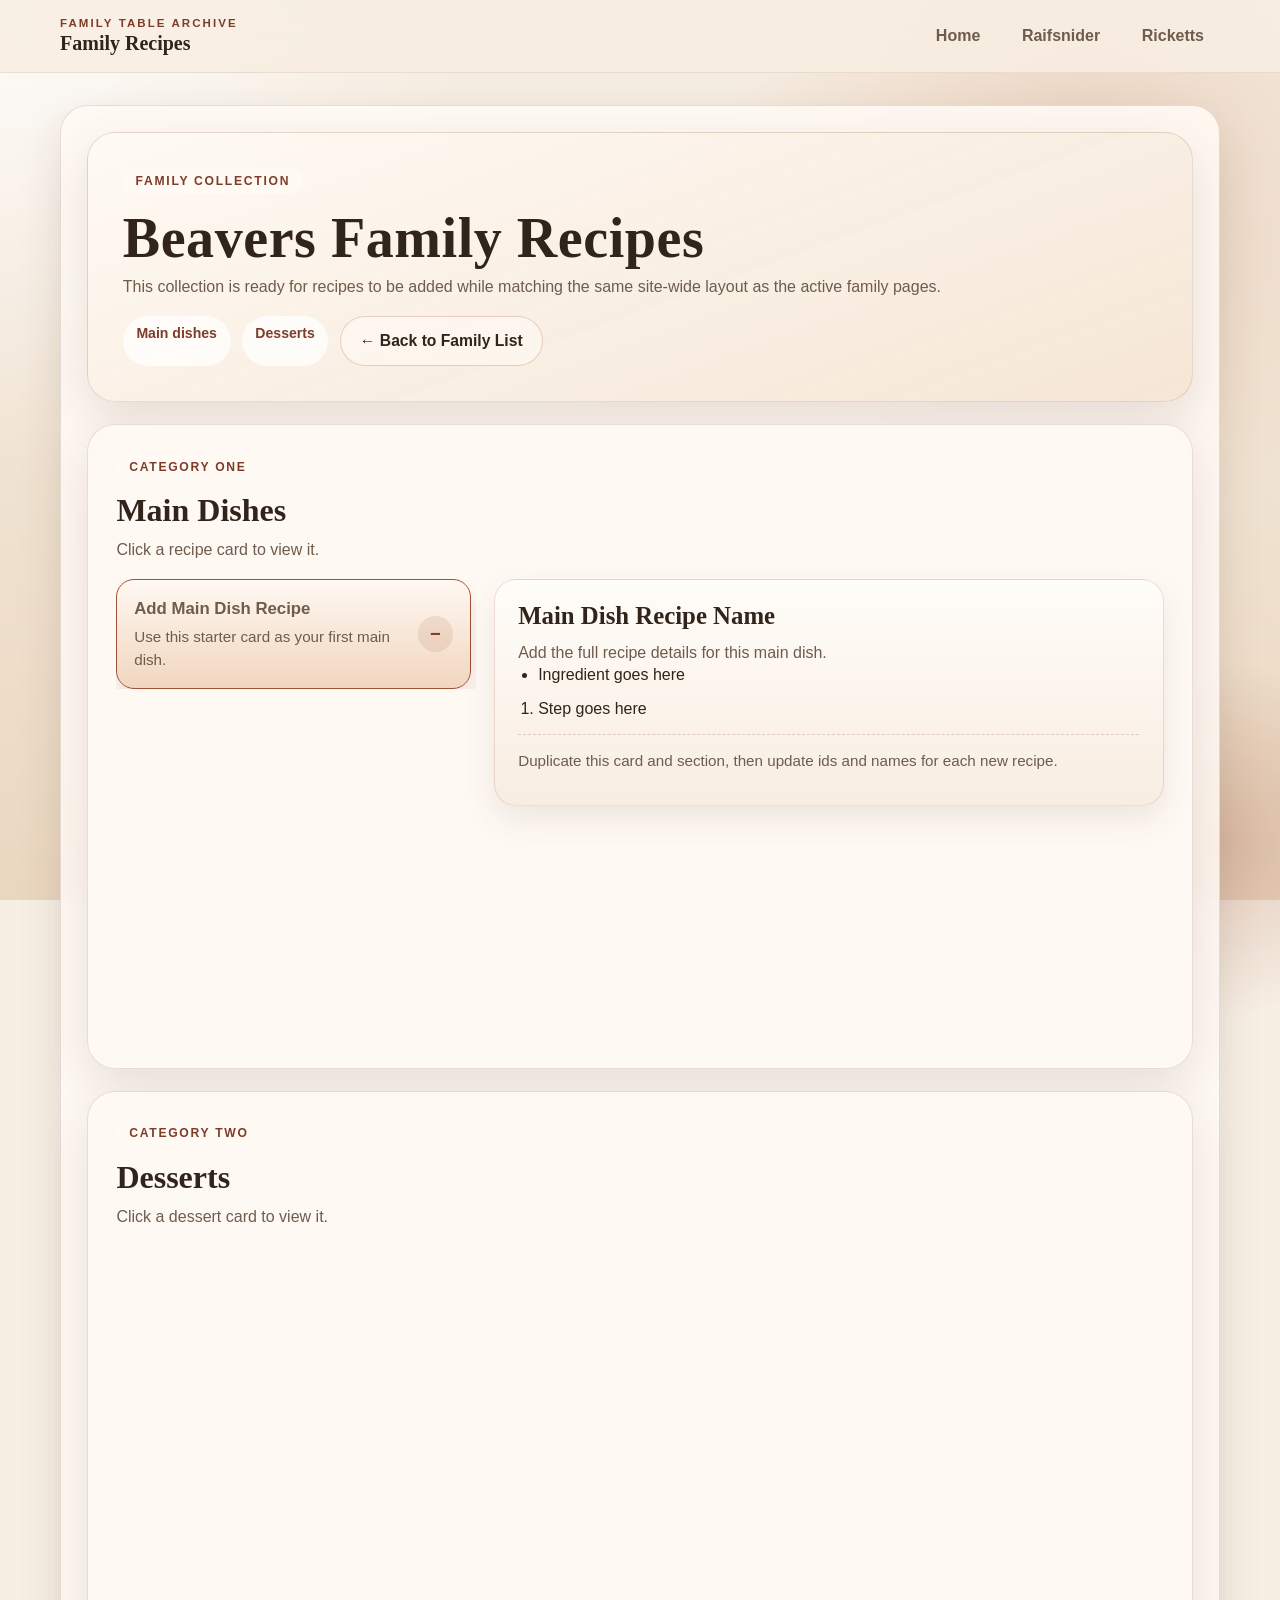
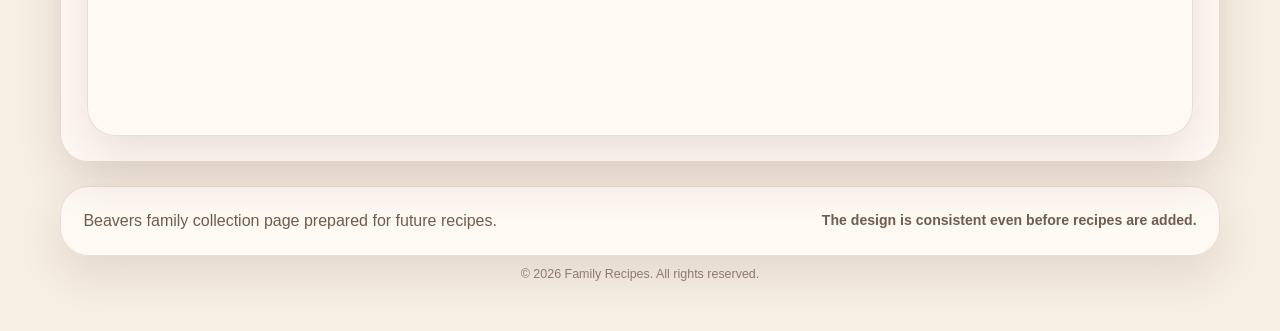
==== beavers.html @ 3fd9b50f "Mobile recipe page fix; Push 8" ====
<!DOCTYPE html>
<html lang="en">
<head>
    <link rel="stylesheet" href="styles.css?v=20260505c">
    <meta charset="UTF-8">
    <meta name="viewport" content="width=device-width, initial-scale=1.0, viewport-fit=cover">
    <meta name="theme-color" content="#e9dfd1">
    <meta name="apple-mobile-web-app-capable" content="yes">
    <meta name="apple-mobile-web-app-status-bar-style" content="default">
    <title>Beavers Family Recipes</title>
</head>
<body class="family-page">
    <div class="viewport-bg" aria-hidden="true"></div>
    <div class="page-glow" aria-hidden="true"></div>
    <header class="site-header">
        <div class="site-header__inner">
            <a class="site-brand" href="index.html">
                <span class="site-brand__eyebrow">Family Table Archive</span>
                <span class="site-brand__title">Family Recipes</span>
            </a>
            <nav class="site-nav" aria-label="Primary">
                <a class="site-nav__link" href="index.html">Home</a>
                <a class="site-nav__link" href="raifsnider.html">Raifsnider</a>
                <a class="site-nav__link" href="ricketts.html">Ricketts</a>
            </nav>
        </div>
    </header>

    <div class="site-shell">
        <main class="main-surface recipe-page" data-recipe-page>
            <section class="page-intro">
                <div class="page-intro__meta">
                    <div>
                        <span class="hero__eyebrow">Family collection</span>
                        <h1>Beavers Family Recipes</h1>
                        <p>This collection is ready for recipes to be added while matching the same site-wide layout as the active family pages.</p>
                    </div>
                    <div class="page-intro__chips">
                        <span class="page-chip">Main dishes</span>
                        <span class="page-chip">Desserts</span>
                        <a class="family-button family-button--secondary" href="index.html">&larr; Back to Family List</a>
                    </div>
                </div>
            </section>

            <section class="category-section">
                <div class="category-section__header">
                    <div>
                        <span class="category-section__label">Category one</span>
                        <h2>Main Dishes</h2>
                        <p>Click a recipe card to view it.</p>
                    </div>
                </div>
                <div class="recipe-workspace">
                    <div class="recipe-list">
                        <button class="recipe-link" type="button" data-recipe-target="beavers-main-template" aria-expanded="true">
                            <span><strong>Add Main Dish Recipe</strong><span>Use this starter card as your first main dish.</span></span>
                        </button>
                        <!-- Add more main dish recipe cards here. -->
                    </div>

                    <div class="recipe-panel-stack">
                        <section class="recipe-detail-section" id="beavers-main-template">
                            <h3>Main Dish Recipe Name</h3>
                            <p>Add the full recipe details for this main dish.</p>
                            <ul>
                                <li>Ingredient goes here</li>
                            </ul>
                            <ol>
                                <li>Step goes here</li>
                            </ol>
                            <p class="recipe-template-note">Duplicate this card and section, then update ids and names for each new recipe.</p>
                        </section>
                    </div>
                </div>
            </section>

            <section class="category-section">
                <div class="category-section__header">
                    <div>
                        <span class="category-section__label">Category two</span>
                        <h2>Desserts</h2>
                        <p>Click a dessert card to view it.</p>
                    </div>
                </div>
                <div class="recipe-workspace">
                    <div class="recipe-list">
                        <!-- <button class="recipe-link" type="button" data-recipe-target="beavers-dessert-template" aria-expanded="false">
                            <span><strong>Add Dessert Recipe</strong><span>Use this starter card as your first dessert.</span></span>
                        </button> -->
                    </div>

                    <div class="recipe-panel-stack">
                        <!-- <section class="recipe-detail-section" id="beavers-dessert-template" hidden>
                            <h3>Dessert Recipe Name</h3>
                            <p>Add the full recipe details for this dessert.</p>
                            <ul>
                                <li>Ingredient goes here</li>
                            </ul>
                            <ol>
                                <li>Step goes here</li>
                            </ol>
                            <p class="recipe-template-note">Duplicate this card and section, then update ids and names for each new recipe.</p>
                        </section> -->
                    </div>
                </div>
            </section>
        </main>

        <footer class="site-footer">
            <div class="footer-grid">
                <p>Beavers family collection page prepared for future recipes.</p>
                <p class="footer-note">The design is consistent even before recipes are added.</p>
            </div>
        </footer>
        <p class="site-legal">&copy; 2026 Family Recipes. All rights reserved.</p>
    </div>
    <script src="script.js?v=20260422a"></script>
</body>
</html>
---- styles.css ----
:root {
    --bg-top: #f7efe4;
    --bg-bottom: #ead7c0;
    --surface: rgba(255, 250, 244, 0.9);
    --surface-strong: #fffaf4;
    --surface-muted: #f4e4d2;
    --text-main: #31241a;
    --text-muted: #6f5c4d;
    --accent: #9f5137;
    --accent-strong: #7f3c28;
    --accent-soft: #f1d6bf;
    --line: rgba(108, 71, 47, 0.16);
    --shadow-soft: 0 18px 45px rgba(72, 40, 24, 0.12);
    --shadow-strong: 0 24px 60px rgba(72, 40, 24, 0.18);
    --radius-lg: 28px;
    --radius-md: 18px;
    --radius-sm: 12px;
    --content-width: min(1160px, calc(100% - 2rem));
}

* {
    box-sizing: border-box;
}

html {
    scroll-behavior: smooth;
    background-color: var(--bg-top);
}

body {
    margin: 0;
    min-height: 100vh;
    min-height: 100dvh;
    padding-bottom: env(safe-area-inset-bottom);
    font-family: "Trebuchet MS", "Segoe UI", sans-serif;
    color: var(--text-main);
    background-color: var(--bg-top);
    position: relative;
    overflow-x: hidden;
}

.viewport-bg {
    position: fixed;
    inset: 0;
    z-index: 0;
    pointer-events: none;
    background:
        radial-gradient(circle at top left, rgba(255, 255, 255, 0.76) 0, rgba(255, 255, 255, 0) 30%),
        radial-gradient(circle at 85% 18%, rgba(197, 127, 88, 0.22) 0, rgba(197, 127, 88, 0) 28%),
        linear-gradient(180deg, var(--bg-top), var(--bg-bottom));
}

.site-header,
.site-shell,
.recipe-modal {
    position: relative;
    z-index: 1;
}

a {
    color: inherit;
}

img {
    max-width: 100%;
}

.page-glow {
    position: fixed;
    inset: auto -120px -120px auto;
    width: 360px;
    height: 360px;
    border-radius: 50%;
    background: radial-gradient(circle at center, rgba(159, 81, 55, 0.24), transparent 70%);
    pointer-events: none;
    z-index: 0;
}

.site-header {
    position: sticky;
    top: 0;
    z-index: 10;
    backdrop-filter: blur(18px);
    background: rgba(248, 238, 226, 0.86);
    border-bottom: 1px solid rgba(108, 71, 47, 0.1);
    padding-top: env(safe-area-inset-top);
}

.site-header__inner,
.site-footer__inner,
.hero,
.main-surface {
    width: var(--content-width);
    margin: 0 auto;
}

.site-header__inner {
    display: flex;
    align-items: center;
    justify-content: space-between;
    gap: 1rem;
    padding: 1rem 0;
}

.site-brand {
    text-decoration: none;
}

.site-brand__eyebrow {
    display: block;
    margin-bottom: 0.2rem;
    color: var(--accent-strong);
    font-size: 0.72rem;
    font-weight: 700;
    letter-spacing: 0.18em;
    text-transform: uppercase;
}

.site-brand__title {
    display: block;
    font-family: "Palatino Linotype", "Book Antiqua", Georgia, serif;
    font-size: 1.25rem;
    font-weight: 700;
}

.site-nav {
    display: flex;
    align-items: center;
    gap: 0.6rem;
    flex-wrap: wrap;
}

.site-nav__link {
    padding: 0.7rem 1rem;
    border-radius: 999px;
    color: var(--text-muted);
    text-decoration: none;
    font-weight: 600;
    transition: background-color 180ms ease, color 180ms ease, transform 180ms ease;
}

.site-nav__link:hover,
.site-nav__link:focus-visible,
.site-nav__link.is-current {
    background: rgba(159, 81, 55, 0.12);
    color: var(--accent-strong);
}

.site-nav__link:hover {
    transform: translateY(-1px);
}

.site-shell {
    position: relative;
    z-index: 1;
    padding: 2rem 0 3rem;
}

.hero {
    display: grid;
    grid-template-columns: minmax(0, 1.5fr) minmax(280px, 0.9fr);
    gap: 1.5rem;
    align-items: stretch;
    padding: 1.75rem 0 1.5rem;
}

.hero__panel,
.hero__aside,
.main-surface,
.section-card,
.category-section,
.recipe-detail-section,
.family-card,
.story-card,
.site-footer,
.page-intro {
    background: var(--surface);
    border: 1px solid var(--line);
    box-shadow: var(--shadow-soft);
}

.hero__panel,
.hero__aside,
.main-surface,
.section-card,
.category-section,
.family-card,
.story-card,
.site-footer,
.page-intro {
    border-radius: var(--radius-lg);
}

.hero__panel {
    padding: clamp(1.8rem, 3vw, 3rem);
    background:
        linear-gradient(135deg, rgba(255, 255, 255, 0.6), rgba(255, 250, 244, 0.14)),
        linear-gradient(145deg, rgba(241, 214, 191, 0.92), rgba(255, 250, 244, 0.96));
}

.hero__eyebrow,
.section-label,
.category-section__label {
    display: inline-flex;
    align-items: center;
    gap: 0.45rem;
    padding: 0.38rem 0.8rem;
    border-radius: 999px;
    background: rgba(255, 250, 244, 0.66);
    color: var(--accent-strong);
    font-size: 0.76rem;
    font-weight: 700;
    letter-spacing: 0.14em;
    text-transform: uppercase;
}

.hero__panel h1,
.page-intro h1,
h2,
h3 {
    font-family: "Palatino Linotype", "Book Antiqua", Georgia, serif;
}

.hero__panel h1,
.page-intro h1 {
    margin: 1rem 0 0.85rem;
    font-size: clamp(2.4rem, 5vw, 4.3rem);
    line-height: 1.04;
    letter-spacing: 0.01em;
}

.hero__lede,
.page-intro p,
.section-copy,
.family-card p,
.story-card p,
.recipe-page section p,
.site-footer p,
.hero-stat-list span {
    color: var(--text-muted);
    line-height: 1.7;
}

.hero__actions {
    display: flex;
    gap: 0.85rem;
    flex-wrap: wrap;
    margin-top: 1.6rem;
}

.hero__aside {
    padding: 1.5rem;
    background: linear-gradient(180deg, rgba(255, 251, 246, 0.95), rgba(244, 228, 210, 0.98));
}

.kitchen-wisdom-card {
    text-align: center;
}

.wisdom-inner {
    display: flex;
    flex-direction: column;
    align-items: center;
    gap: 1.1rem;
    padding: 0.5rem 1rem;
}

.wisdom-display {
    max-width: 62ch;
    transition: opacity 400ms ease;
}

.wisdom-display.is-fading {
    opacity: 0;
}

.wisdom-text {
    font-family: "Palatino Linotype", "Book Antiqua", Georgia, serif;
    font-size: clamp(1.2rem, 2.5vw, 1.65rem);
    line-height: 1.6;
    margin: 0 0 0.9rem;
    color: var(--text-main);
}

.wisdom-meta {
    display: flex;
    align-items: center;
    justify-content: center;
    gap: 0.6rem;
    flex-wrap: wrap;
}

.wisdom-badge {
    display: inline-block;
    font-size: 0.72rem;
    font-weight: 700;
    letter-spacing: 0.12em;
    text-transform: uppercase;
    color: var(--accent-strong);
    background: rgba(159, 81, 55, 0.1);
    padding: 0.18rem 0.55rem;
    border-radius: 999px;
}

.wisdom-attribution {
    font-size: 0.88rem;
    color: var(--text-muted);
    font-style: italic;
}

.featured-header {
    margin-bottom: 0.9rem;
}

.featured-recipe-list {
    display: grid;
    gap: 0.75rem;
    margin: 0;
    padding: 0;
    list-style: none;
    transition: opacity 300ms ease;
}

.featured-recipe-list.is-fading {
    opacity: 0;
}

.featured-recipe-link {
    display: block;
    padding: 0.9rem 1rem;
    border: 1px solid rgba(108, 71, 47, 0.18);
    border-radius: var(--radius-md);
    background: rgba(255, 255, 255, 0.55);
    text-decoration: none;
    transition: background 180ms ease, border-color 180ms ease, transform 160ms ease, box-shadow 180ms ease;
}

.featured-recipe-link:hover,
.featured-recipe-link:focus-visible {
    background: rgba(255, 250, 244, 0.92);
    border-color: var(--accent);
    transform: translateY(-2px);
    box-shadow: 0 10px 22px rgba(114, 43, 33, 0.1);
}

.featured-recipe-name {
    display: block;
    font-family: "Palatino Linotype", "Book Antiqua", Georgia, serif;
    font-size: 1.1rem;
    font-weight: 700;
    margin-bottom: 0.22rem;
}

.featured-recipe-desc {
    display: block;
    font-size: 0.88rem;
    color: var(--text-muted);
    line-height: 1.5;
    margin-bottom: 0.45rem;
}

.featured-recipe-family {
    display: inline-block;
    font-size: 0.72rem;
    font-weight: 700;
    letter-spacing: 0.12em;
    text-transform: uppercase;
    color: var(--accent-strong);
    background: rgba(159, 81, 55, 0.1);
    padding: 0.18rem 0.55rem;
    border-radius: 999px;
}

.main-surface {
    padding: clamp(1.3rem, 2vw, 1.7rem);
    backdrop-filter: blur(6px);
}

.home-stack,
.recipe-page {
    display: grid;
    gap: 1.35rem;
}

.section-card,
.category-section {
    padding: clamp(1.25rem, 2.6vw, 1.8rem);
}

.section-heading,
.page-intro__meta,
.category-section__header,
.footer-grid {
    display: flex;
    align-items: flex-start;
    justify-content: space-between;
    gap: 1rem;
    flex-wrap: wrap;
}

.section-heading h2,
.category-section__header h2,
.category-section__header h3 {
    margin: 0.75rem 0 0.45rem;
    font-size: clamp(1.45rem, 2.5vw, 2rem);
}

.button-grid,
.family-grid,
.story-grid {
    display: grid;
    gap: 1rem;
}

.family-grid {
    grid-template-columns: repeat(2, minmax(0, 1fr));
}

.story-grid {
    grid-template-columns: repeat(3, minmax(0, 1fr));
}

.family-card,
.story-card {
    padding: 1.35rem;
}

.family-card__title-row {
    display: flex;
    align-items: baseline;
    justify-content: space-between;
    gap: 0.6rem;
    margin-bottom: 0.65rem;
}

.family-card h3,
.story-card h3 {
    margin: 0;
    font-size: 1.35rem;
}

.family-card__tag {
    color: var(--accent-strong);
    font-size: 0.82rem;
    font-weight: 700;
    letter-spacing: 0.08em;
    text-transform: uppercase;
}

.family-card__footer {
    margin-top: 1.1rem;
}

.button-grid {
    grid-template-columns: repeat(2, minmax(0, 1fr));
}

.family-button {
    display: inline-flex;
    align-items: center;
    justify-content: center;
    gap: 0.5rem;
    border: 1px solid rgba(159, 81, 55, 0.25);
    border-radius: 999px;
    background: linear-gradient(180deg, #fffefc 0%, #f6e5d2 100%);
    color: var(--text-main);
    font-size: 0.98rem;
    font-weight: 700;
    padding: 0.95rem 1.2rem;
    text-decoration: none;
    cursor: pointer;
    transition: transform 160ms ease, box-shadow 220ms ease, border-color 220ms ease, background 220ms ease;
}

.family-button:hover,
.family-button:focus-visible {
    transform: translateY(-2px);
    border-color: var(--accent);
    box-shadow: 0 12px 28px rgba(114, 43, 33, 0.16);
    background: linear-gradient(180deg, #fff8f2 0%, var(--accent-soft) 100%);
}

.family-button:focus-visible,
.recipe-link:focus-visible,
.site-nav__link:focus-visible {
    outline: 3px solid rgba(127, 60, 40, 0.28);
    outline-offset: 2px;
}

.family-button--secondary {
    background: rgba(255, 250, 244, 0.7);
}

.page-intro {
    display: grid;
    gap: 1.25rem;
    padding: clamp(1.5rem, 3vw, 2.2rem);
    background: linear-gradient(160deg, rgba(255, 250, 244, 0.96), rgba(244, 228, 210, 0.9));
}

.page-intro h1 {
    margin-top: 0.9rem;
    margin-bottom: 0.35rem;
    font-size: clamp(2rem, 4.5vw, 3.5rem);
}

.page-intro__meta {
    align-items: center;
}

.page-intro__chips {
    display: flex;
    flex-wrap: wrap;
    gap: 0.7rem;
}

.category-toggle {
    min-width: 140px;
}

.category-toggle[aria-pressed="true"] {
    transform: translateY(-2px);
    border-color: var(--accent);
    box-shadow: 0 12px 28px rgba(114, 43, 33, 0.16);
    background: linear-gradient(180deg, #fff8f2 0%, var(--accent-soft) 100%);
}

.page-chip {
    padding: 0.55rem 0.85rem;
    border-radius: 999px;
    background: rgba(255, 255, 255, 0.72);
    color: var(--accent-strong);
    font-size: 0.88rem;
    font-weight: 700;
}

.recipe-page section {
    text-align: left;
}

.recipe-page section p {
    margin: 0;
}

.category-section__header {
    margin-bottom: 1rem;
}

.category-section__header p {
    max-width: 58ch;
}

.recipe-workspace {
    display: grid;
    grid-template-columns: minmax(280px, 360px) minmax(0, 1fr);
    gap: 1.1rem;
    align-items: start;
}

.recipe-list {
    display: grid;
    gap: 0.85rem;
}

.recipe-page .recipe-list {
    max-height: min(68vh, 760px);
    overflow: auto;
    padding-right: 0.35rem;
    scroll-behavior: smooth;
    scrollbar-width: thin;
    scrollbar-color: rgba(127, 60, 40, 0.42) rgba(255, 250, 244, 0.4);
}

.recipe-page .recipe-list::-webkit-scrollbar {
    width: 10px;
}

.recipe-page .recipe-list::-webkit-scrollbar-thumb {
    border-radius: 999px;
    background: rgba(127, 60, 40, 0.38);
}

.recipe-panel-stack {
    display: block;
    min-height: 460px;
    position: sticky;
    top: 5.8rem;
}

.recipe-link {
    appearance: none;
    display: grid;
    grid-template-columns: minmax(0, 1fr) auto;
    align-items: center;
    gap: 1rem;
    width: 100%;
    border: 1px solid rgba(159, 81, 55, 0.2);
    border-radius: var(--radius-md);
    background: linear-gradient(180deg, rgba(255, 255, 255, 0.94) 0%, rgba(246, 229, 210, 0.86) 100%);
    box-shadow: 0 10px 22px rgba(114, 43, 33, 0.08);
    padding: 1rem 1.05rem;
    text-align: left;
    color: var(--text-main);
    font: inherit;
    cursor: pointer;
    transition: transform 160ms ease, box-shadow 220ms ease, border-color 220ms ease, background 220ms ease;
}

.recipe-link:hover {
    transform: translateY(-2px);
    border-color: var(--accent);
    box-shadow: 0 14px 28px rgba(114, 43, 33, 0.12);
    background: linear-gradient(180deg, #fff8f2 0%, var(--accent-soft) 100%);
}

.recipe-link strong {
    display: block;
    margin-bottom: 0.3rem;
    font-size: 1.05rem;
}

.recipe-link span {
    display: block;
    color: var(--text-muted);
    font-size: 0.95rem;
    line-height: 1.5;
}

.recipe-link::after {
    content: "+";
    display: inline-flex;
    align-items: center;
    justify-content: center;
    width: 2.2rem;
    height: 2.2rem;
    border-radius: 999px;
    background: rgba(159, 81, 55, 0.12);
    color: var(--accent-strong);
    font-size: 1.15rem;
    font-weight: 700;
}

.recipe-link[aria-expanded="true"] {
    border-color: var(--accent);
    background: linear-gradient(180deg, #fff8f2 0%, var(--accent-soft) 100%);
    box-shadow: 0 14px 28px rgba(114, 43, 33, 0.12);
}

.recipe-link[aria-expanded="true"]::after {
    content: "−";
}

.recipe-detail-section {
    margin-top: 0;
    padding: 1.35rem 1.45rem;
    border: 1px solid rgba(159, 81, 55, 0.18);
    border-radius: 22px;
    background: linear-gradient(180deg, #fffdf9 0%, #f8ede1 100%);
    box-shadow: 0 14px 32px rgba(72, 40, 24, 0.09);
}

.recipe-detail-section[hidden] {
    display: none;
}

.recipe-detail-section h3 {
    margin: 0 0 0.55rem;
    font-size: 1.55rem;
}

.recipe-source {
    margin-bottom: 0.5rem;
    font-size: 0.92rem;
    color: var(--accent-strong);
    font-weight: 700;
}

.recipe-detail-section ul,
.recipe-detail-section ol {
    margin: 0 0 1rem;
    padding-left: 1.25rem;
}

.recipe-detail-section li + li {
    margin-top: 0.38rem;
}

.recipe-template-note {
    margin: 0;
    padding-top: 0.8rem;
    padding-bottom: 0.6rem;
    border-top: 1px dashed rgba(114, 43, 33, 0.2);
    color: var(--text-muted);
    font-size: 0.95rem;
}
.recipe-template-note2 {
    margin: 0;
    padding-top: 0.8rem;
    border-top: 1px dashed rgba(114, 43, 33, 0.2);
    color: var(--text-muted);
    font-size: 0.80rem;
}

.site-footer {
    width: var(--content-width);
    margin: 1.5rem auto 0;
    padding: 1.25rem 1.4rem;
}

.site-legal {
    width: var(--content-width);
    margin: 0.65rem auto 0;
    text-align: center;
    color: rgba(84, 64, 50, 0.64);
    font-size: 0.78rem;
    line-height: 1.4;
}

.footer-grid {
    align-items: center;
}

.footer-grid p {
    margin: 0;
}

.footer-note {
    color: var(--accent-strong);
    font-size: 0.88rem;
    font-weight: 700;
}

body.modal-open {
    overflow: hidden;
}

.recipe-modal {
    position: fixed;
    inset: 0;
    z-index: 1000;
    display: grid;
    place-items: end center;
    padding: 0;
}

.recipe-modal[hidden] {
    display: none;
}

.recipe-modal__backdrop {
    position: absolute;
    inset: 0;
    background: rgba(43, 32, 24, 0.56);
}

.recipe-modal__dialog {
    position: relative;
    width: min(760px, 100%);
    max-height: 90vh;
    overflow: auto;
    border-radius: 24px 24px 0 0;
    border: 1px solid rgba(114, 43, 33, 0.18);
    background: linear-gradient(180deg, #fffdf9 0%, #f9efe6 100%);
    box-shadow: 0 18px 42px rgba(43, 32, 24, 0.22);
    padding: 0.9rem 0.95rem 1.1rem;
}

.recipe-modal__close {
    appearance: none;
    position: sticky;
    top: 0;
    z-index: 1;
    margin-left: auto;
    display: grid;
    place-items: center;
    width: 2rem;
    height: 2rem;
    border: none;
    border-radius: 999px;
    background: rgba(143, 59, 46, 0.12);
    color: var(--accent-strong);
    font-size: 1.3rem;
    cursor: pointer;
}

@media (max-width: 980px) {
    .hero,
    .recipe-workspace,
    .story-grid {
        grid-template-columns: 1fr;
    }

    .family-grid {
        grid-template-columns: 1fr;
    }

    .recipe-panel-stack {
        position: static;
        min-height: 0;
    }

    .recipe-page .recipe-list {
        max-height: none;
        overflow: visible;
        padding-right: 0;
    }
}

@media (max-width: 860px) {
    .site-header__inner,
    .section-heading,
    .page-intro__meta,
    .category-section__header,
    .footer-grid {
        align-items: stretch;
    }

    .site-header__inner {
        flex-direction: column;
        padding: 0.9rem 0;
    }

    .hero__panel h1,
    .page-intro h1 {
        font-size: clamp(2rem, 8vw, 3rem);
    }

    .button-grid {
        grid-template-columns: 1fr;
    }

    .recipe-workspace {
        grid-template-columns: 1fr;
    }

    .recipe-panel-stack {
        display: none;
    }

    .recipe-detail-section {
        margin-top: 0.75rem;
    }

    .recipe-modal__dialog {
        width: 100%;
        max-height: 82dvh;
        border-radius: 20px 20px 0 0;
        overflow-y: auto;
        -webkit-overflow-scrolling: touch;
        padding: 1rem 1rem calc(1rem + env(safe-area-inset-bottom));
    }

    .recipe-modal__close {
        position: sticky;
        top: 0;
        float: right;
        clear: right;
        width: 2.4rem;
        height: 2.4rem;
        font-size: 1.5rem;
        border: 1px solid rgba(114, 43, 33, 0.22);
        background: rgba(255, 248, 239, 0.96);
        box-shadow: 0 2px 8px rgba(43, 32, 24, 0.14);
    }

    .recipe-modal__content {
        clear: both;
    }
}

@media (max-width: 600px) {
    :root {
        --content-width: min(100% - 1rem, 100%);
    }

    .site-shell {
        padding-top: 1rem;
    }

    .hero {
        padding-top: 0.8rem;
    }

    .hero__panel,
    .hero__aside,
    .main-surface,
    .section-card,
    .category-section,
    .site-footer,
    .page-intro {
        border-radius: 22px;
    }

    .recipe-link {
        grid-template-columns: 1fr;
        gap: 0.6rem;
        padding: 0.9rem 0.95rem;
    }

    .recipe-link::after {
        display: none;
    }

    .site-nav {
        width: 100%;
        justify-content: space-between;
    }

    .site-nav__link {
        flex: 1 1 auto;
        text-align: center;
    }
}
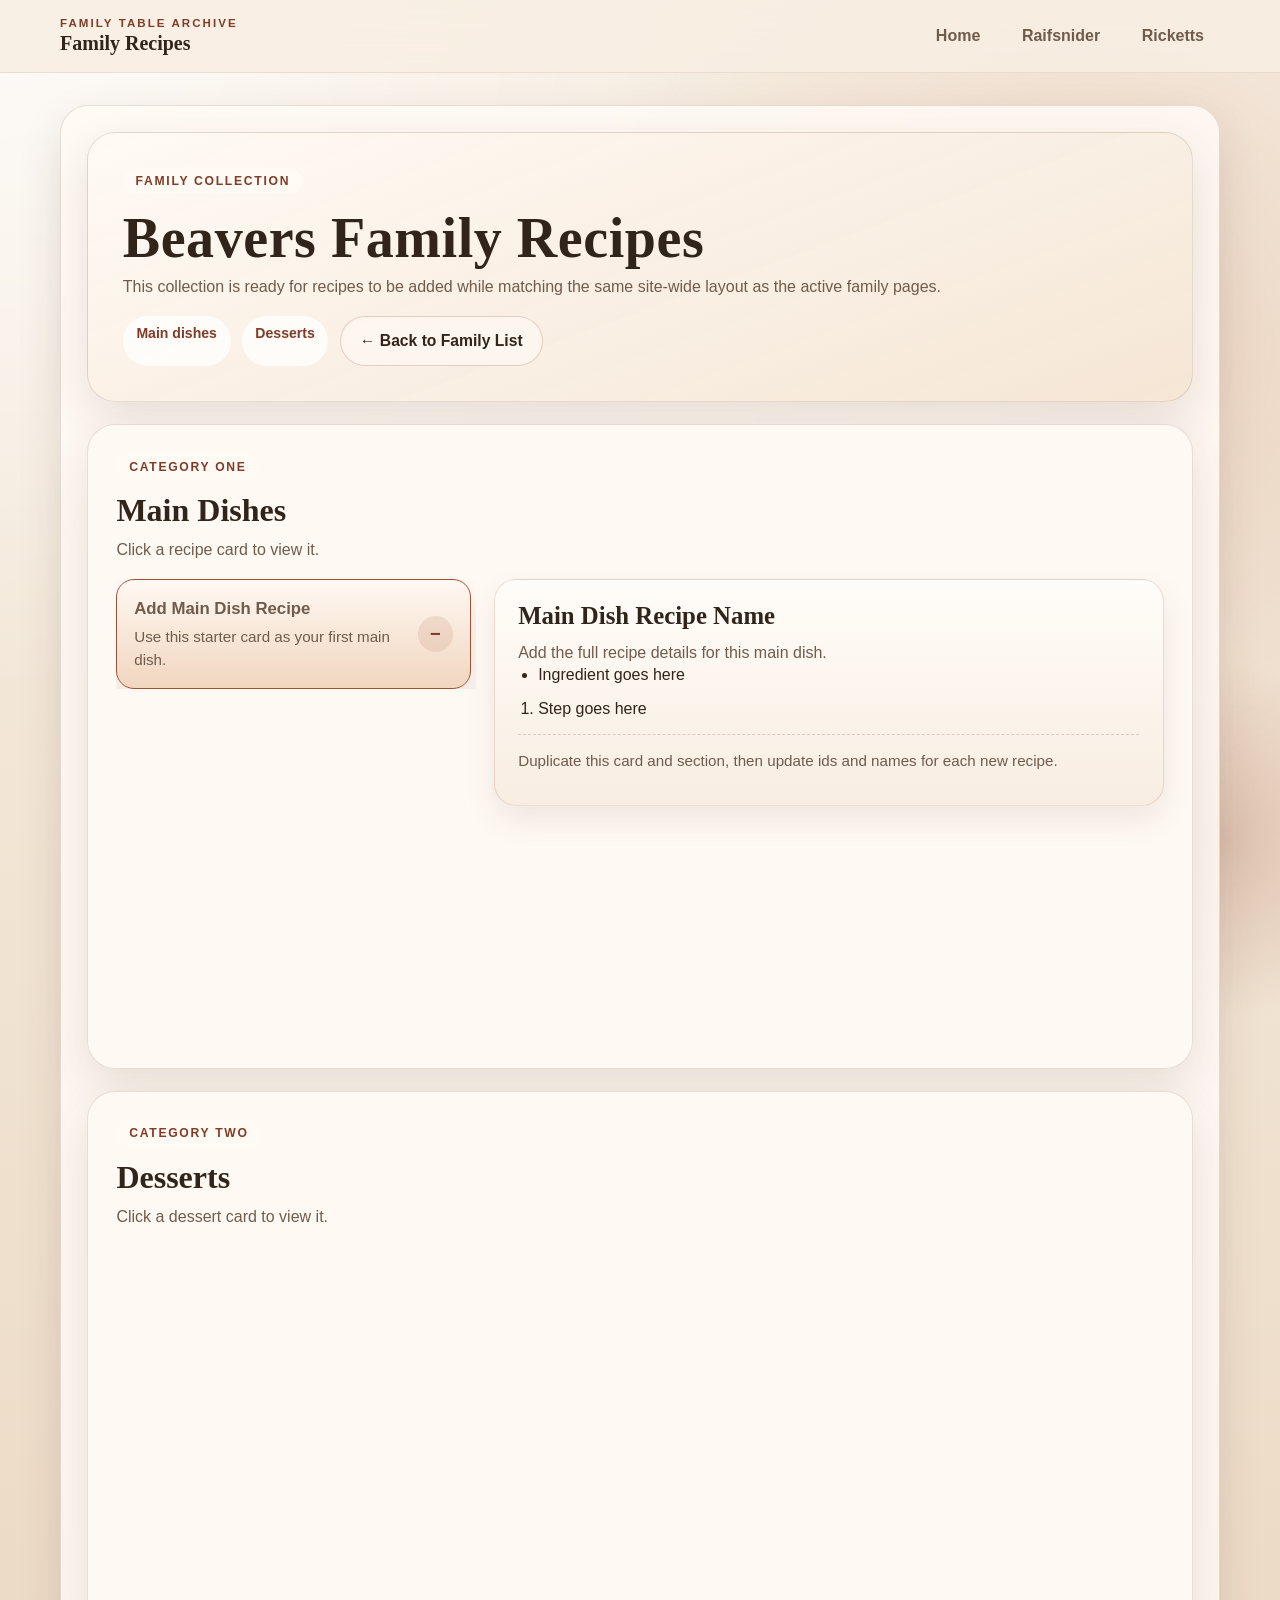
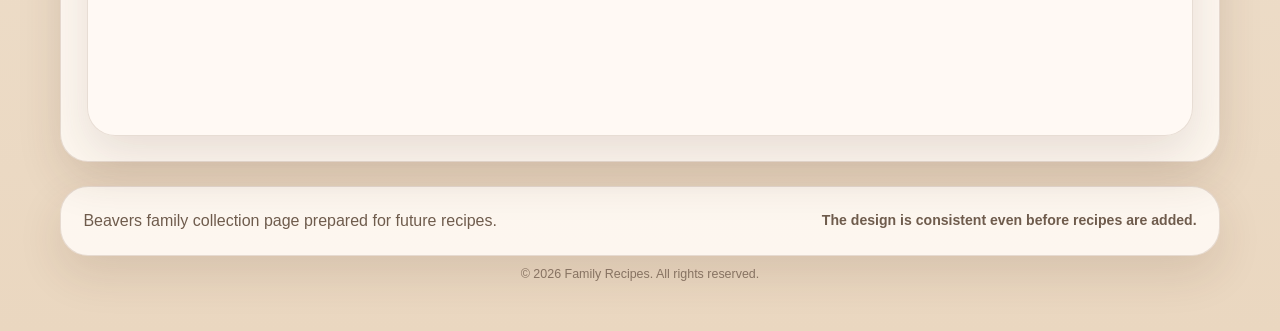
==== commit c866a5ae: "Mobile recipe page fix; Push 8" ====
--- a/beavers.html
+++ b/beavers.html
@@ -1,7 +1,7 @@
 <!DOCTYPE html>
 <html lang="en">
 <head>
-    <link rel="stylesheet" href="styles.css?v=20260505c">
+    <link rel="stylesheet" href="styles.css?v=20260505d">
     <meta charset="UTF-8">
     <meta name="viewport" content="width=device-width, initial-scale=1.0, viewport-fit=cover">
     <meta name="theme-color" content="#e9dfd1">
@@ -9,9 +9,7 @@
     <meta name="apple-mobile-web-app-status-bar-style" content="default">
     <title>Beavers Family Recipes</title>
 </head>
-<body class="family-page">
-    <div class="viewport-bg" aria-hidden="true"></div>
-    <div class="page-glow" aria-hidden="true"></div>
+<body class="family-page">    <div class="page-glow" aria-hidden="true"></div>
     <header class="site-header">
         <div class="site-header__inner">
             <a class="site-brand" href="index.html">
--- a/styles.css
+++ b/styles.css
@@ -30,31 +30,13 @@
 body {
     margin: 0;
     min-height: 100vh;
-    min-height: 100dvh;
-    padding-bottom: env(safe-area-inset-bottom);
     font-family: "Trebuchet MS", "Segoe UI", sans-serif;
     color: var(--text-main);
-    background-color: var(--bg-top);
-    position: relative;
-    overflow-x: hidden;
-}
-
-.viewport-bg {
-    position: fixed;
-    inset: 0;
-    z-index: 0;
-    pointer-events: none;
     background:
         radial-gradient(circle at top left, rgba(255, 255, 255, 0.76) 0, rgba(255, 255, 255, 0) 30%),
         radial-gradient(circle at 85% 18%, rgba(197, 127, 88, 0.22) 0, rgba(197, 127, 88, 0) 28%),
         linear-gradient(180deg, var(--bg-top), var(--bg-bottom));
-}
-
-.site-header,
-.site-shell,
-.recipe-modal {
-    position: relative;
-    z-index: 1;
+    overflow-x: hidden;
 }
 
 a {
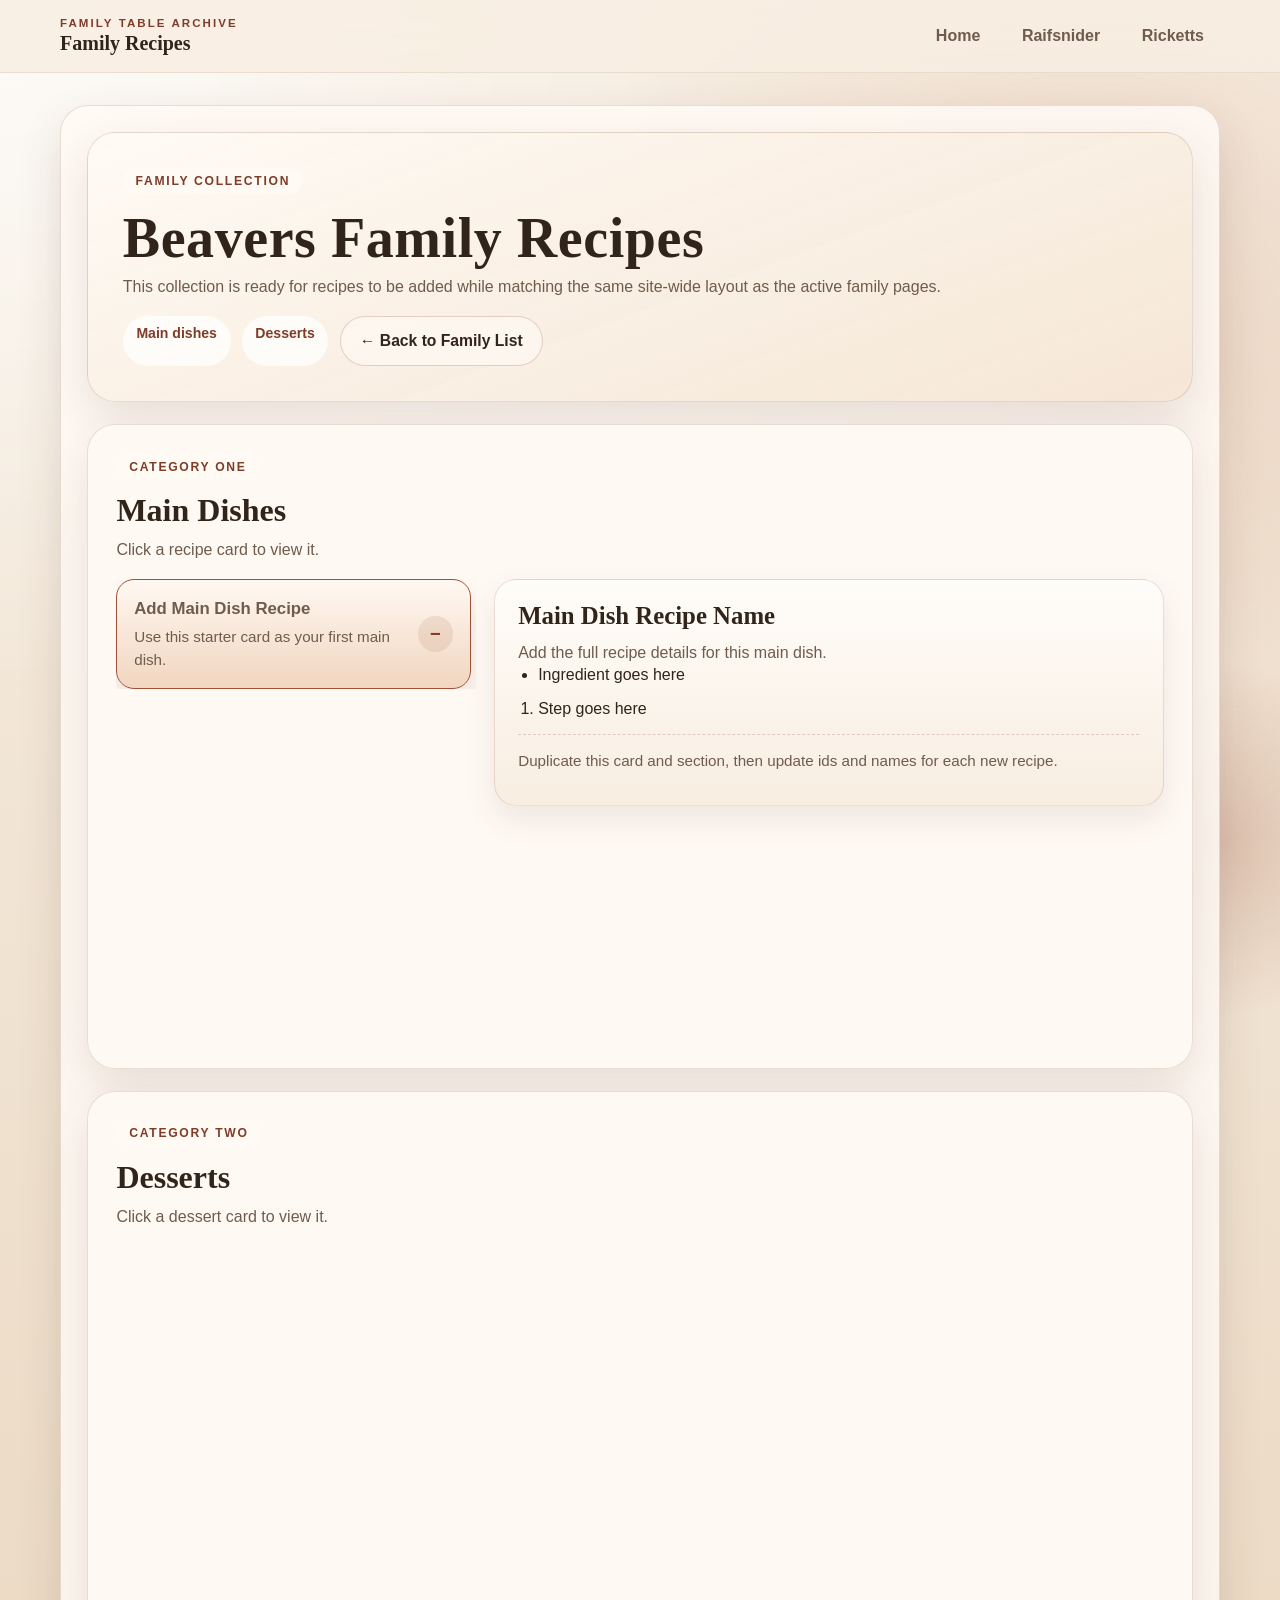
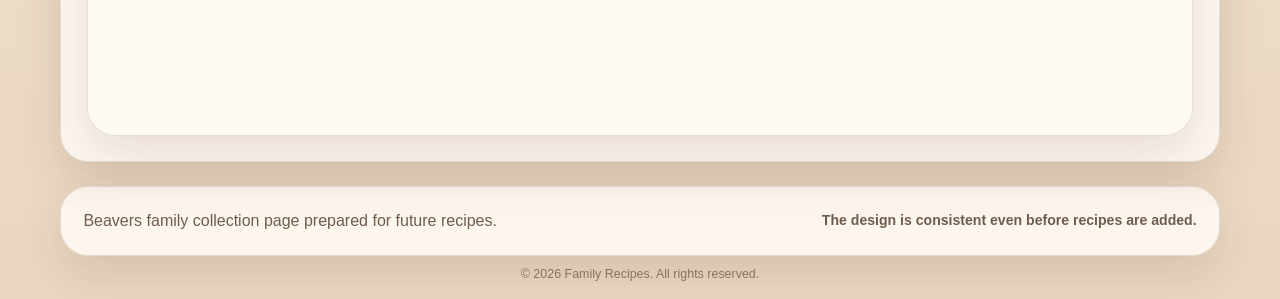
==== commit 69d77985: "IDFK" ====
--- a/beavers.html
+++ b/beavers.html
@@ -1,7 +1,7 @@
 <!DOCTYPE html>
 <html lang="en">
 <head>
-    <link rel="stylesheet" href="styles.css?v=20260505d">
+    <link rel="stylesheet" href="styles.css?v=20260505e">
     <meta charset="UTF-8">
     <meta name="viewport" content="width=device-width, initial-scale=1.0, viewport-fit=cover">
     <meta name="theme-color" content="#e9dfd1">
--- a/styles.css
+++ b/styles.css
@@ -29,7 +29,7 @@
 
 body {
     margin: 0;
-    min-height: 100vh;
+    min-height: 100lvh;
     font-family: "Trebuchet MS", "Segoe UI", sans-serif;
     color: var(--text-main);
     background:
@@ -37,6 +37,12 @@
         radial-gradient(circle at 85% 18%, rgba(197, 127, 88, 0.22) 0, rgba(197, 127, 88, 0) 28%),
         linear-gradient(180deg, var(--bg-top), var(--bg-bottom));
     overflow-x: hidden;
+}
+
+@supports not (height: 100lvh) {
+    body {
+        min-height: 100vh;
+    }
 }
 
 a {
@@ -135,7 +141,7 @@
 .site-shell {
     position: relative;
     z-index: 1;
-    padding: 2rem 0 3rem;
+    padding: 2rem 0 1rem;
 }
 
 .hero {
@@ -738,7 +744,7 @@
 .recipe-modal__dialog {
     position: relative;
     width: min(760px, 100%);
-    max-height: 90vh;
+    max-height: 100lvh;
     overflow: auto;
     border-radius: 24px 24px 0 0;
     border: 1px solid rgba(114, 43, 33, 0.18);
@@ -825,11 +831,11 @@
 
     .recipe-modal__dialog {
         width: 100%;
-        max-height: 82dvh;
+        max-height: 100lvh;
         border-radius: 20px 20px 0 0;
         overflow-y: auto;
         -webkit-overflow-scrolling: touch;
-        padding: 1rem 1rem calc(1rem + env(safe-area-inset-bottom));
+        padding: 1rem;
     }
 
     .recipe-modal__close {
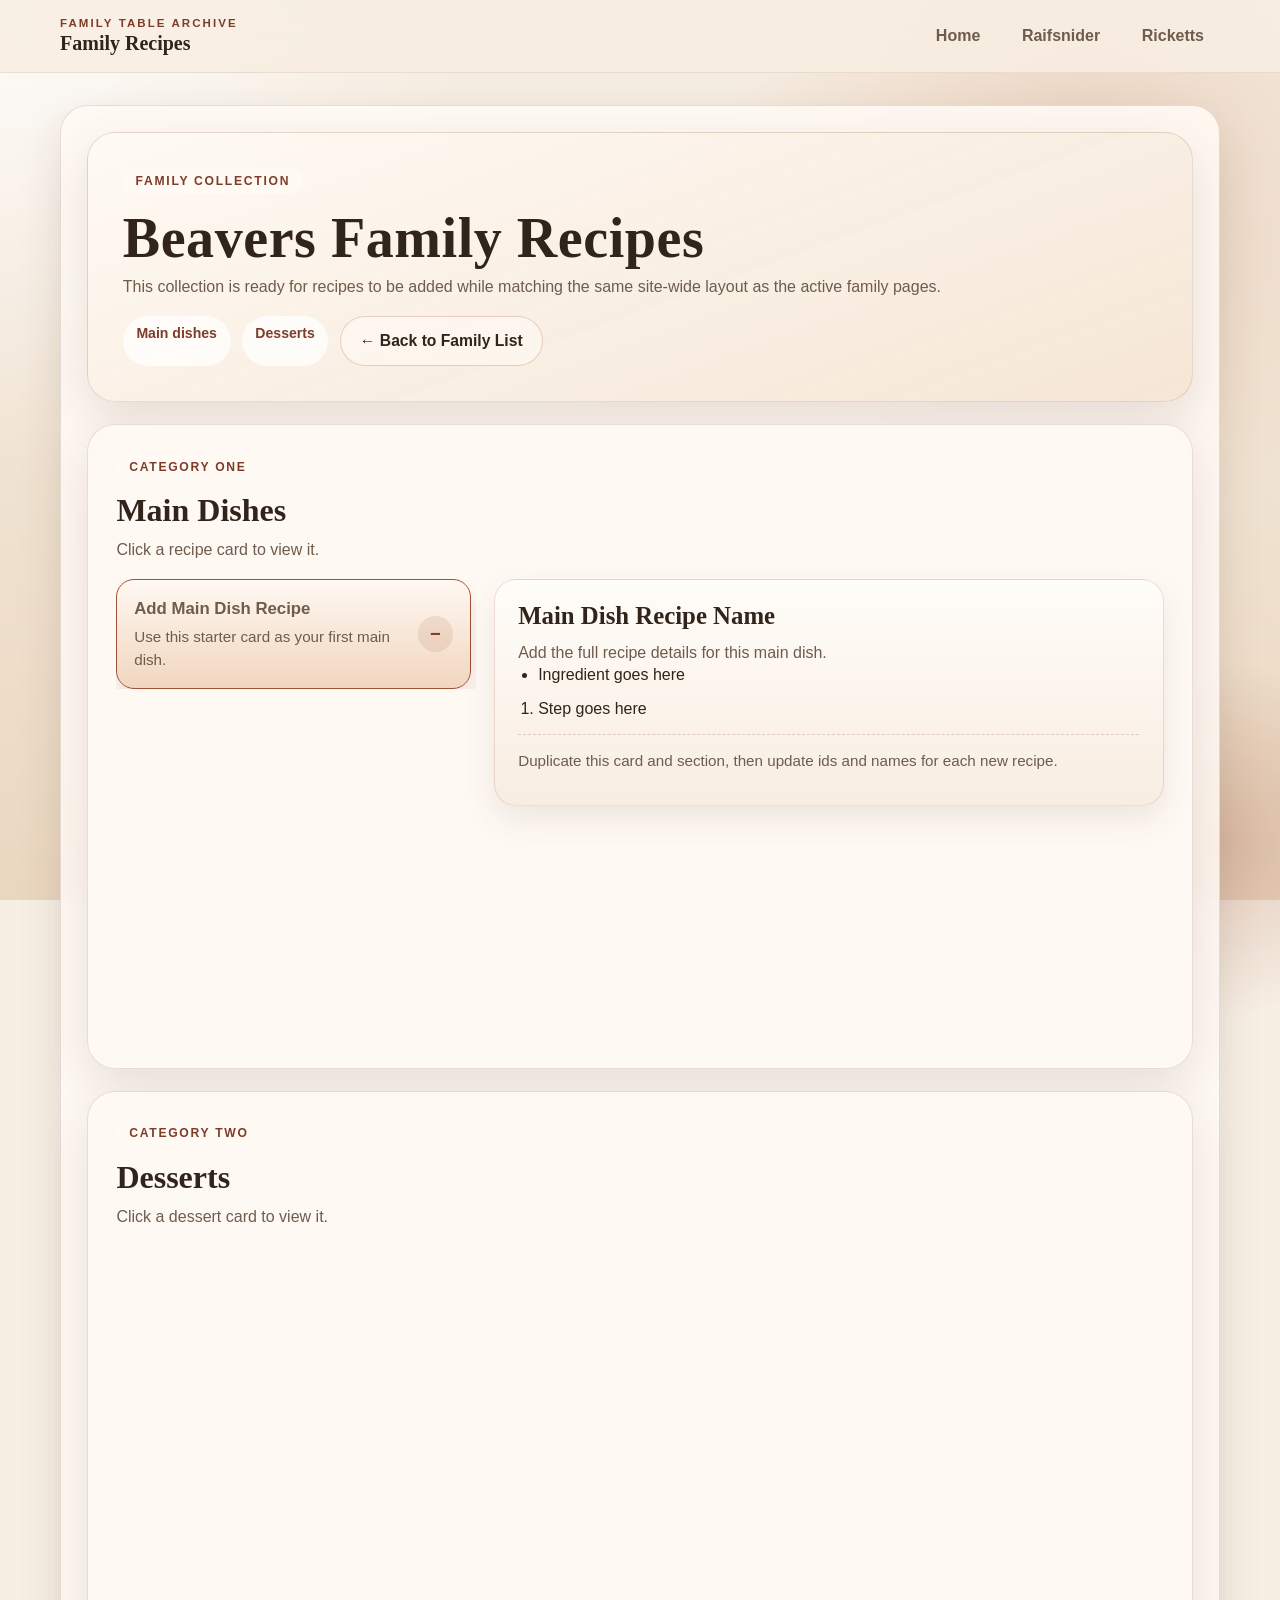
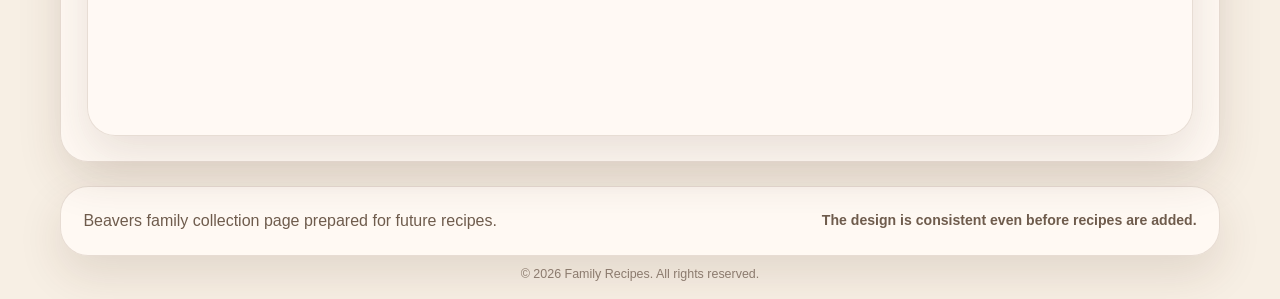
==== commit 0cfa54e3: "IDFK" ====
--- a/beavers.html
+++ b/beavers.html
@@ -1,7 +1,7 @@
 <!DOCTYPE html>
 <html lang="en">
 <head>
-    <link rel="stylesheet" href="styles.css?v=20260505e">
+    <link rel="stylesheet" href="styles.css?v=20260506a">
     <meta charset="UTF-8">
     <meta name="viewport" content="width=device-width, initial-scale=1.0, viewport-fit=cover">
     <meta name="theme-color" content="#e9dfd1">
--- a/styles.css
+++ b/styles.css
@@ -25,11 +25,14 @@
 html {
     scroll-behavior: smooth;
     background-color: var(--bg-top);
+    height: 100%;
 }
 
 body {
     margin: 0;
+    min-height: 100%;
     min-height: 100lvh;
+    height: 100lvh;
     font-family: "Trebuchet MS", "Segoe UI", sans-serif;
     color: var(--text-main);
     background:
@@ -41,7 +44,9 @@
 
 @supports not (height: 100lvh) {
     body {
+        min-height: 100%;
         min-height: 100vh;
+        height: 100vh;
     }
 }
 
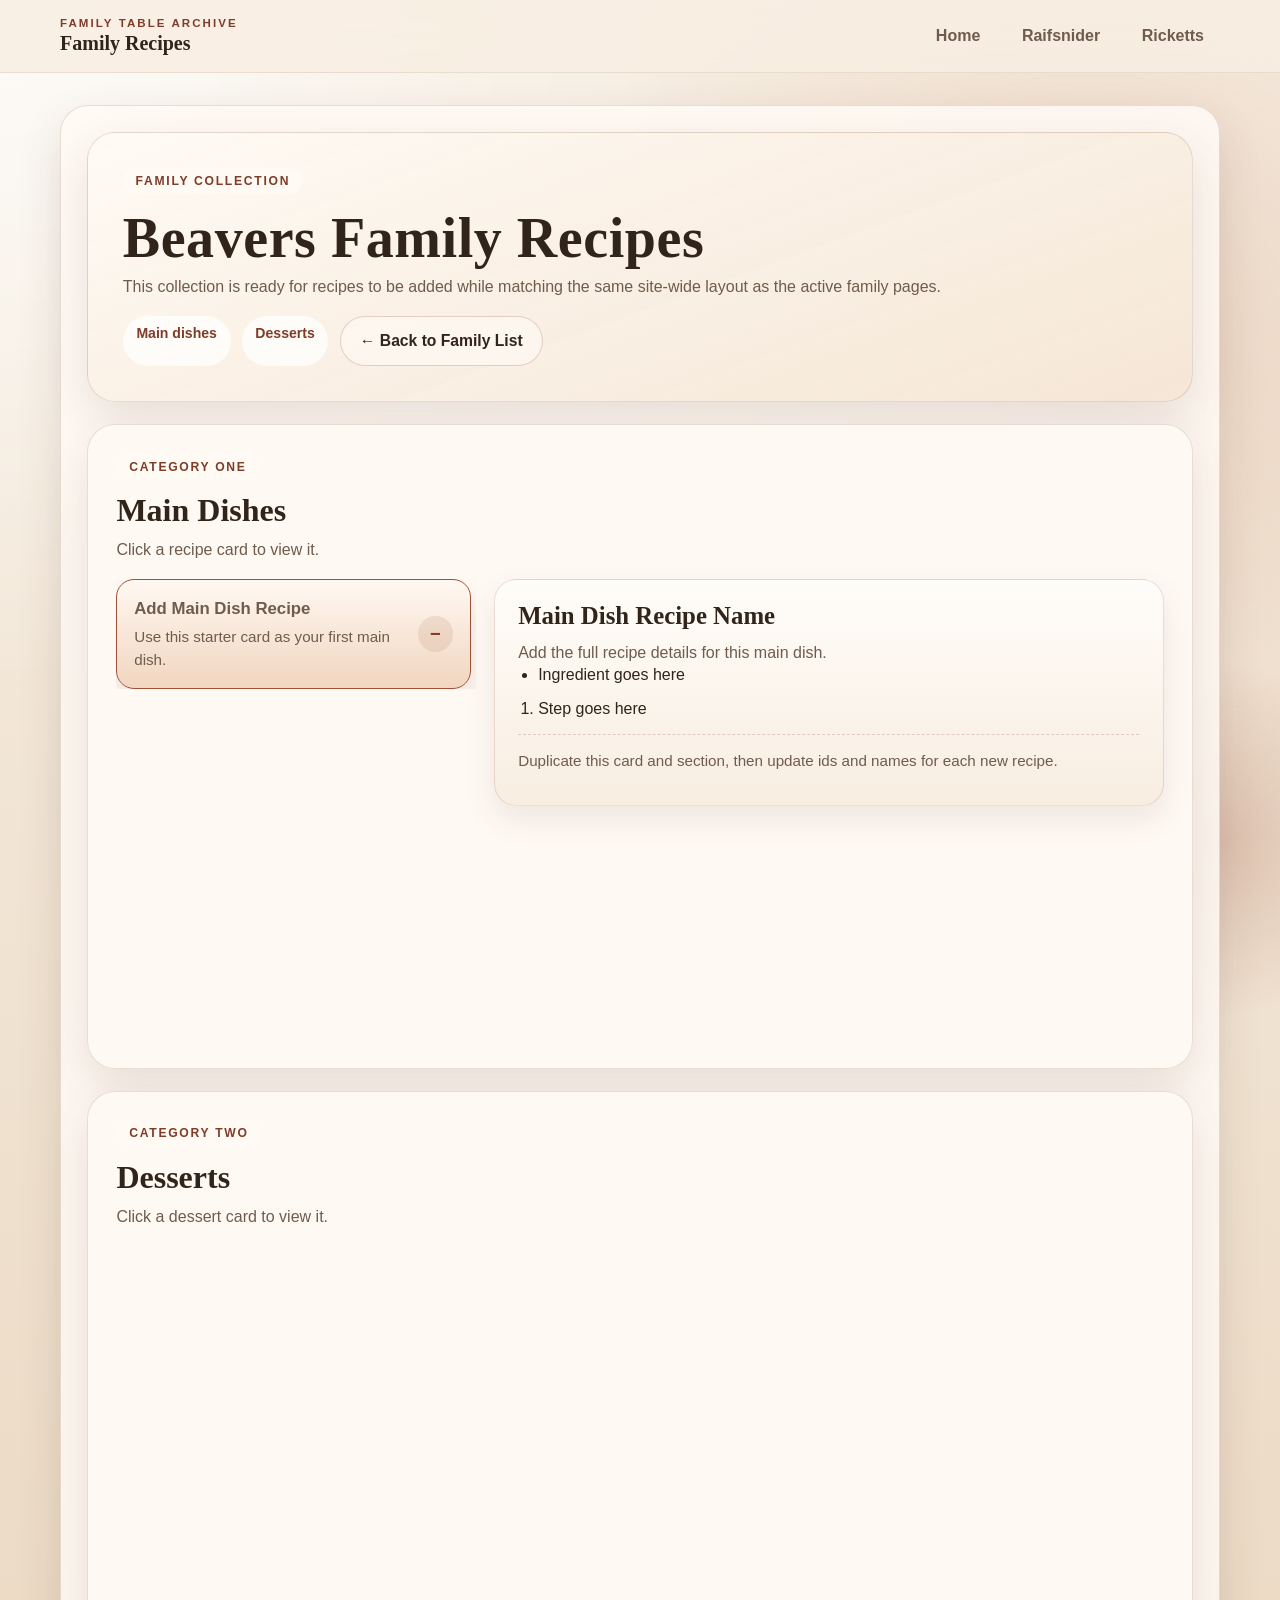
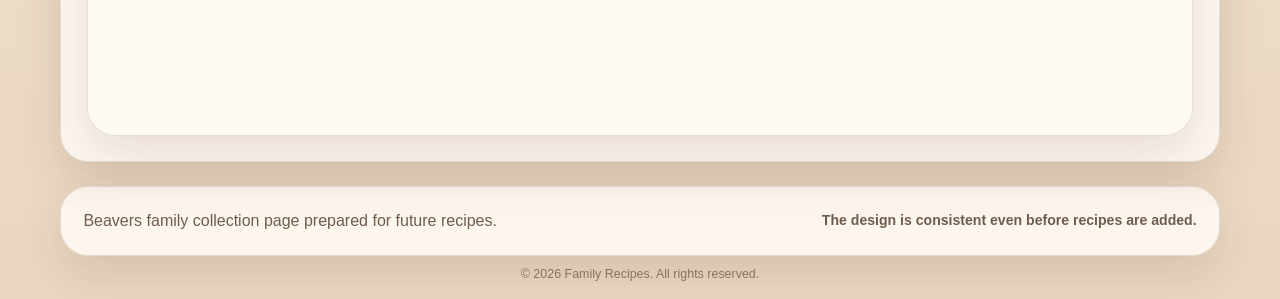
==== commit 5fec9676: "IDFK" ====
--- a/beavers.html
+++ b/beavers.html
@@ -1,7 +1,7 @@
 <!DOCTYPE html>
 <html lang="en">
 <head>
-    <link rel="stylesheet" href="styles.css?v=20260506a">
+    <link rel="stylesheet" href="styles.css?v=20260506b">
     <meta charset="UTF-8">
     <meta name="viewport" content="width=device-width, initial-scale=1.0, viewport-fit=cover">
     <meta name="theme-color" content="#e9dfd1">
--- a/styles.css
+++ b/styles.css
@@ -25,14 +25,11 @@
 html {
     scroll-behavior: smooth;
     background-color: var(--bg-top);
-    height: 100%;
 }
 
 body {
     margin: 0;
-    min-height: 100%;
     min-height: 100lvh;
-    height: 100lvh;
     font-family: "Trebuchet MS", "Segoe UI", sans-serif;
     color: var(--text-main);
     background:
@@ -44,9 +41,7 @@
 
 @supports not (height: 100lvh) {
     body {
-        min-height: 100%;
         min-height: 100vh;
-        height: 100vh;
     }
 }
 
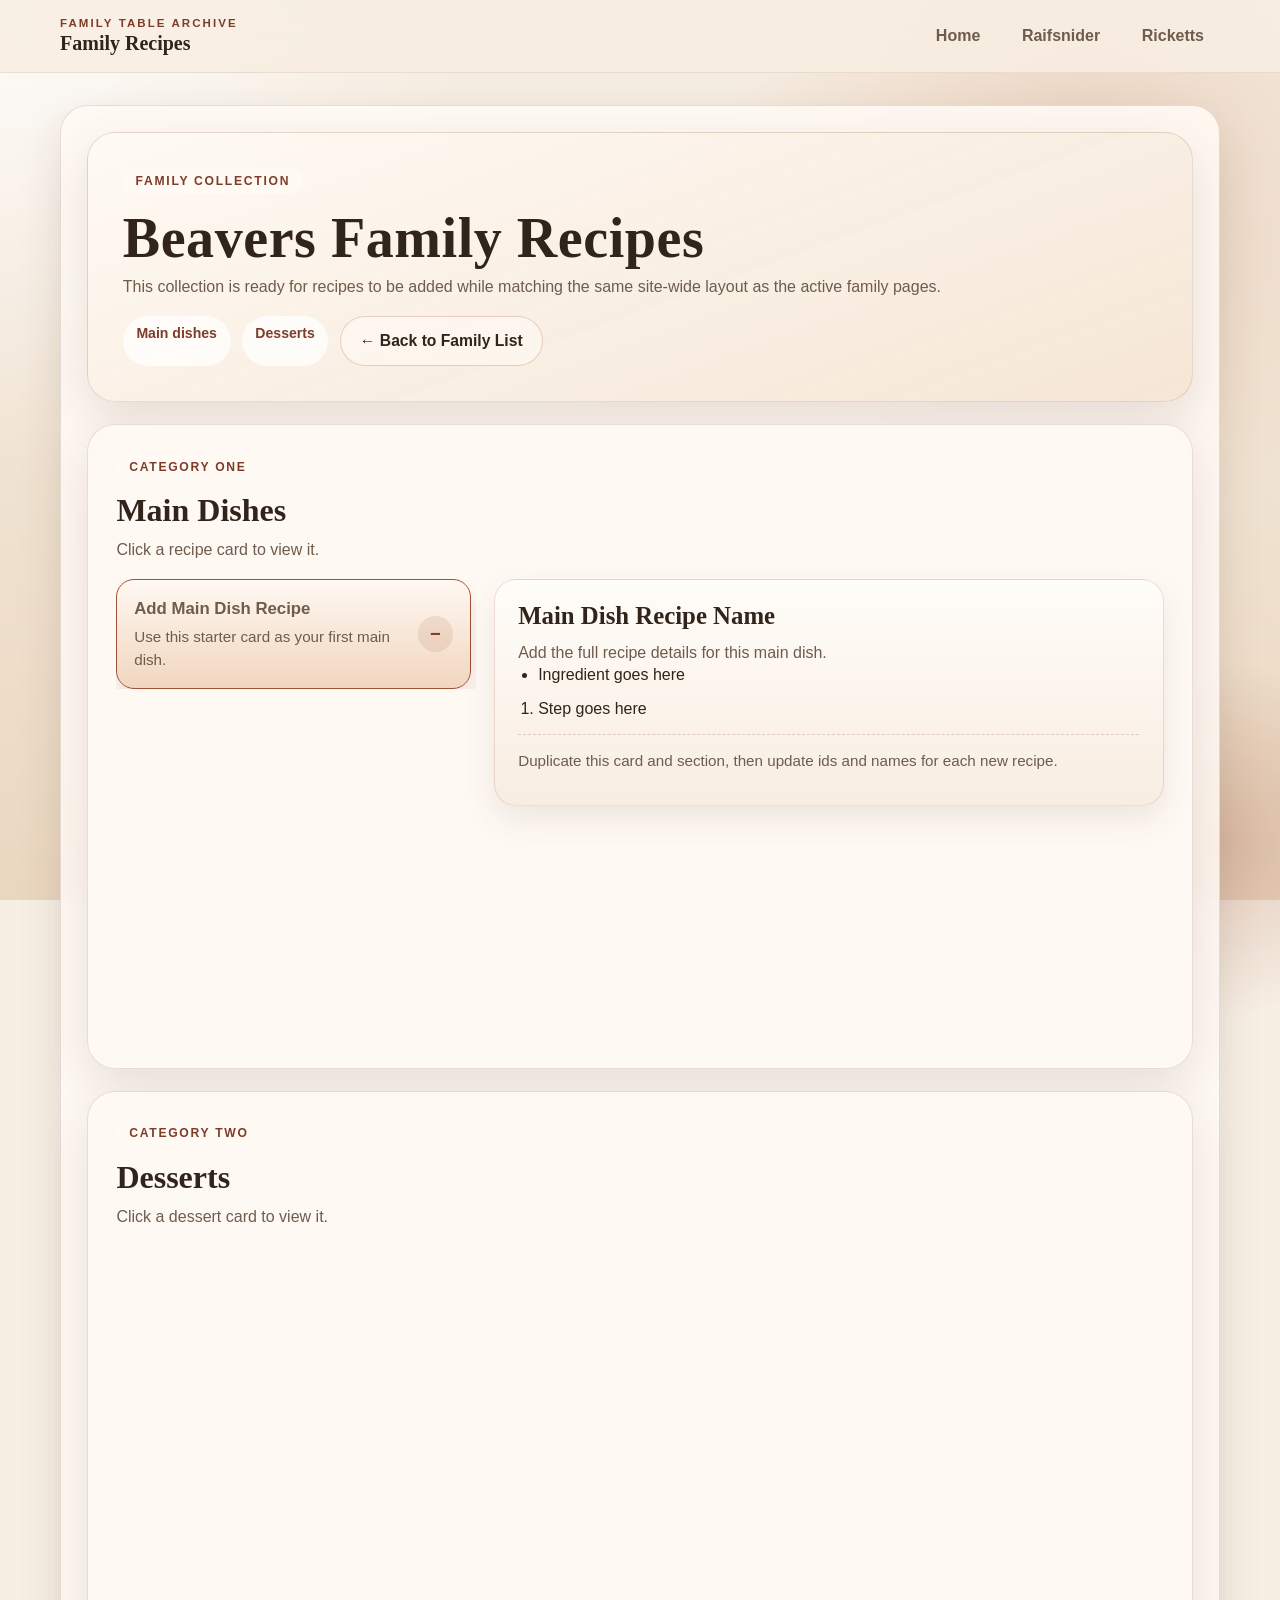
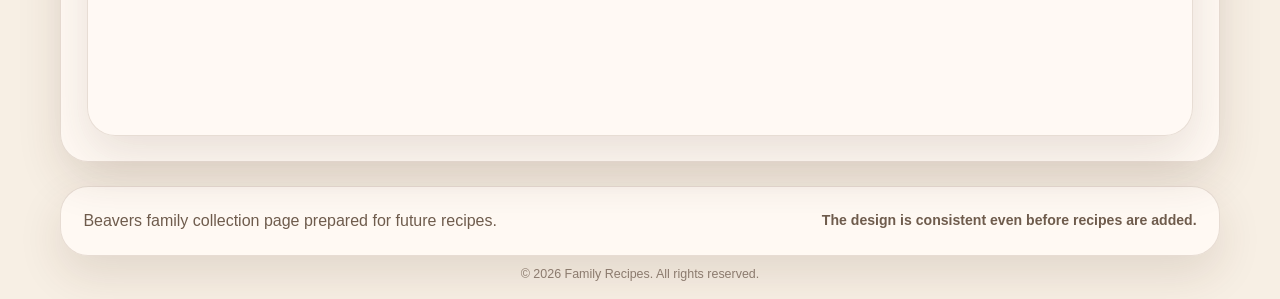
==== commit 43f45c9a: "IDFK" ====
--- a/beavers.html
+++ b/beavers.html
@@ -1,7 +1,7 @@
 <!DOCTYPE html>
 <html lang="en">
 <head>
-    <link rel="stylesheet" href="styles.css?v=20260506b">
+    <link rel="stylesheet" href="styles.css?v=20260506c">
     <meta charset="UTF-8">
     <meta name="viewport" content="width=device-width, initial-scale=1.0, viewport-fit=cover">
     <meta name="theme-color" content="#e9dfd1">
--- a/styles.css
+++ b/styles.css
@@ -25,24 +25,21 @@
 html {
     scroll-behavior: smooth;
     background-color: var(--bg-top);
+    height: 100%;
 }
 
 body {
     margin: 0;
-    min-height: 100lvh;
+    height: 100%;
+    overflow-y: auto;
+    -webkit-overflow-scrolling: touch;
+    overflow-x: hidden;
     font-family: "Trebuchet MS", "Segoe UI", sans-serif;
     color: var(--text-main);
     background:
         radial-gradient(circle at top left, rgba(255, 255, 255, 0.76) 0, rgba(255, 255, 255, 0) 30%),
         radial-gradient(circle at 85% 18%, rgba(197, 127, 88, 0.22) 0, rgba(197, 127, 88, 0) 28%),
         linear-gradient(180deg, var(--bg-top), var(--bg-bottom));
-    overflow-x: hidden;
-}
-
-@supports not (height: 100lvh) {
-    body {
-        min-height: 100vh;
-    }
 }
 
 a {
@@ -744,7 +741,7 @@
 .recipe-modal__dialog {
     position: relative;
     width: min(760px, 100%);
-    max-height: 100lvh;
+    max-height: 90dvh;
     overflow: auto;
     border-radius: 24px 24px 0 0;
     border: 1px solid rgba(114, 43, 33, 0.18);
@@ -831,11 +828,11 @@
 
     .recipe-modal__dialog {
         width: 100%;
-        max-height: 100lvh;
+        max-height: 90dvh;
         border-radius: 20px 20px 0 0;
         overflow-y: auto;
         -webkit-overflow-scrolling: touch;
-        padding: 1rem;
+        padding: 1rem 1rem calc(1rem + env(safe-area-inset-bottom));
     }
 
     .recipe-modal__close {
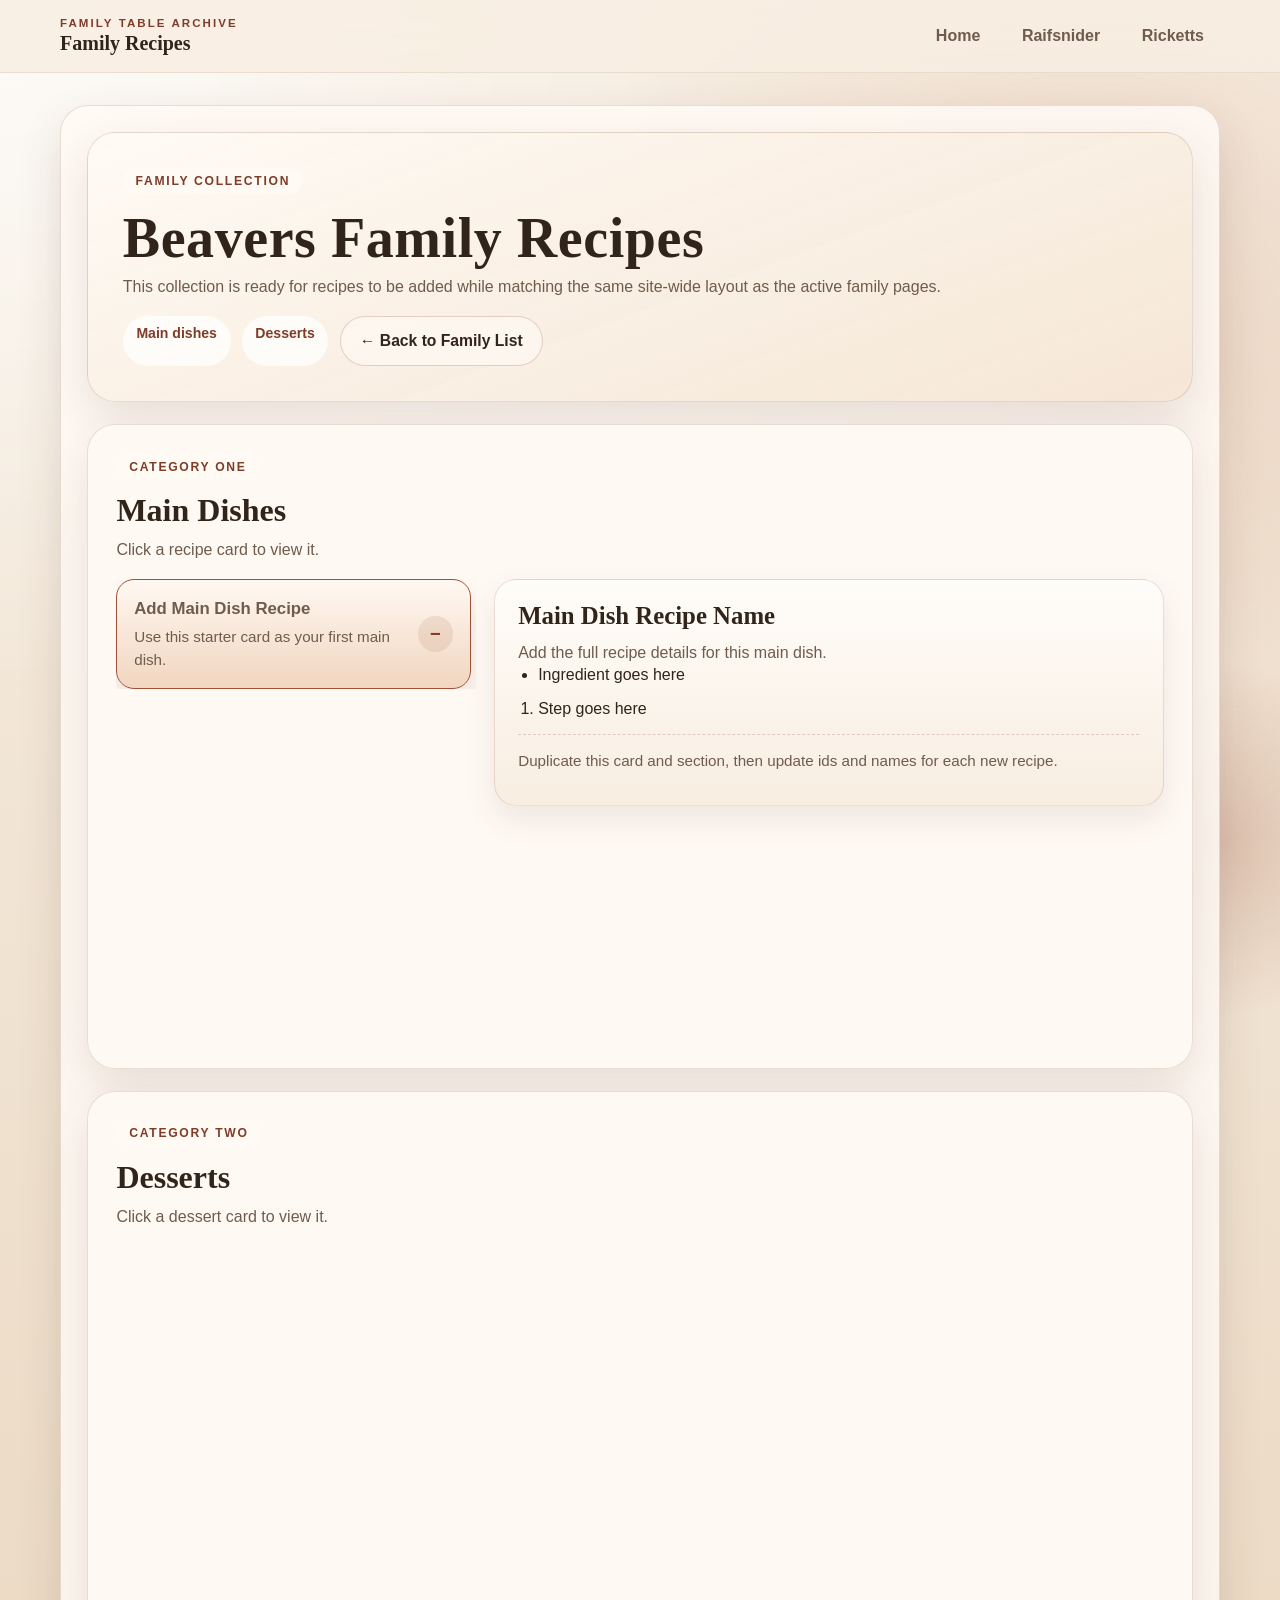
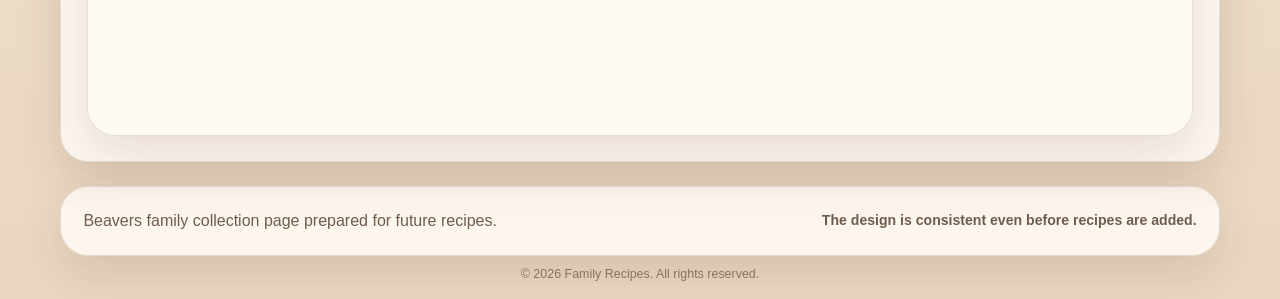
==== commit ba80da8f: "fix: revert body scroll container, fix html bg-bottom, add site-legal safe-area padding" ====
--- a/beavers.html
+++ b/beavers.html
@@ -1,7 +1,7 @@
 <!DOCTYPE html>
 <html lang="en">
 <head>
-    <link rel="stylesheet" href="styles.css?v=20260506c">
+    <link rel="stylesheet" href="styles.css?v=20260506d">
     <meta charset="UTF-8">
     <meta name="viewport" content="width=device-width, initial-scale=1.0, viewport-fit=cover">
     <meta name="theme-color" content="#e9dfd1">
--- a/styles.css
+++ b/styles.css
@@ -24,22 +24,19 @@
 
 html {
     scroll-behavior: smooth;
-    background-color: var(--bg-top);
-    height: 100%;
+    background-color: var(--bg-bottom);
 }
 
 body {
     margin: 0;
-    height: 100%;
-    overflow-y: auto;
-    -webkit-overflow-scrolling: touch;
-    overflow-x: hidden;
+    min-height: 100lvh;
     font-family: "Trebuchet MS", "Segoe UI", sans-serif;
     color: var(--text-main);
     background:
         radial-gradient(circle at top left, rgba(255, 255, 255, 0.76) 0, rgba(255, 255, 255, 0) 30%),
         radial-gradient(circle at 85% 18%, rgba(197, 127, 88, 0.22) 0, rgba(197, 127, 88, 0) 28%),
         linear-gradient(180deg, var(--bg-top), var(--bg-bottom));
+    overflow-x: hidden;
 }
 
 a {
@@ -695,6 +692,7 @@
 .site-legal {
     width: var(--content-width);
     margin: 0.65rem auto 0;
+    padding-bottom: env(safe-area-inset-bottom);
     text-align: center;
     color: rgba(84, 64, 50, 0.64);
     font-size: 0.78rem;
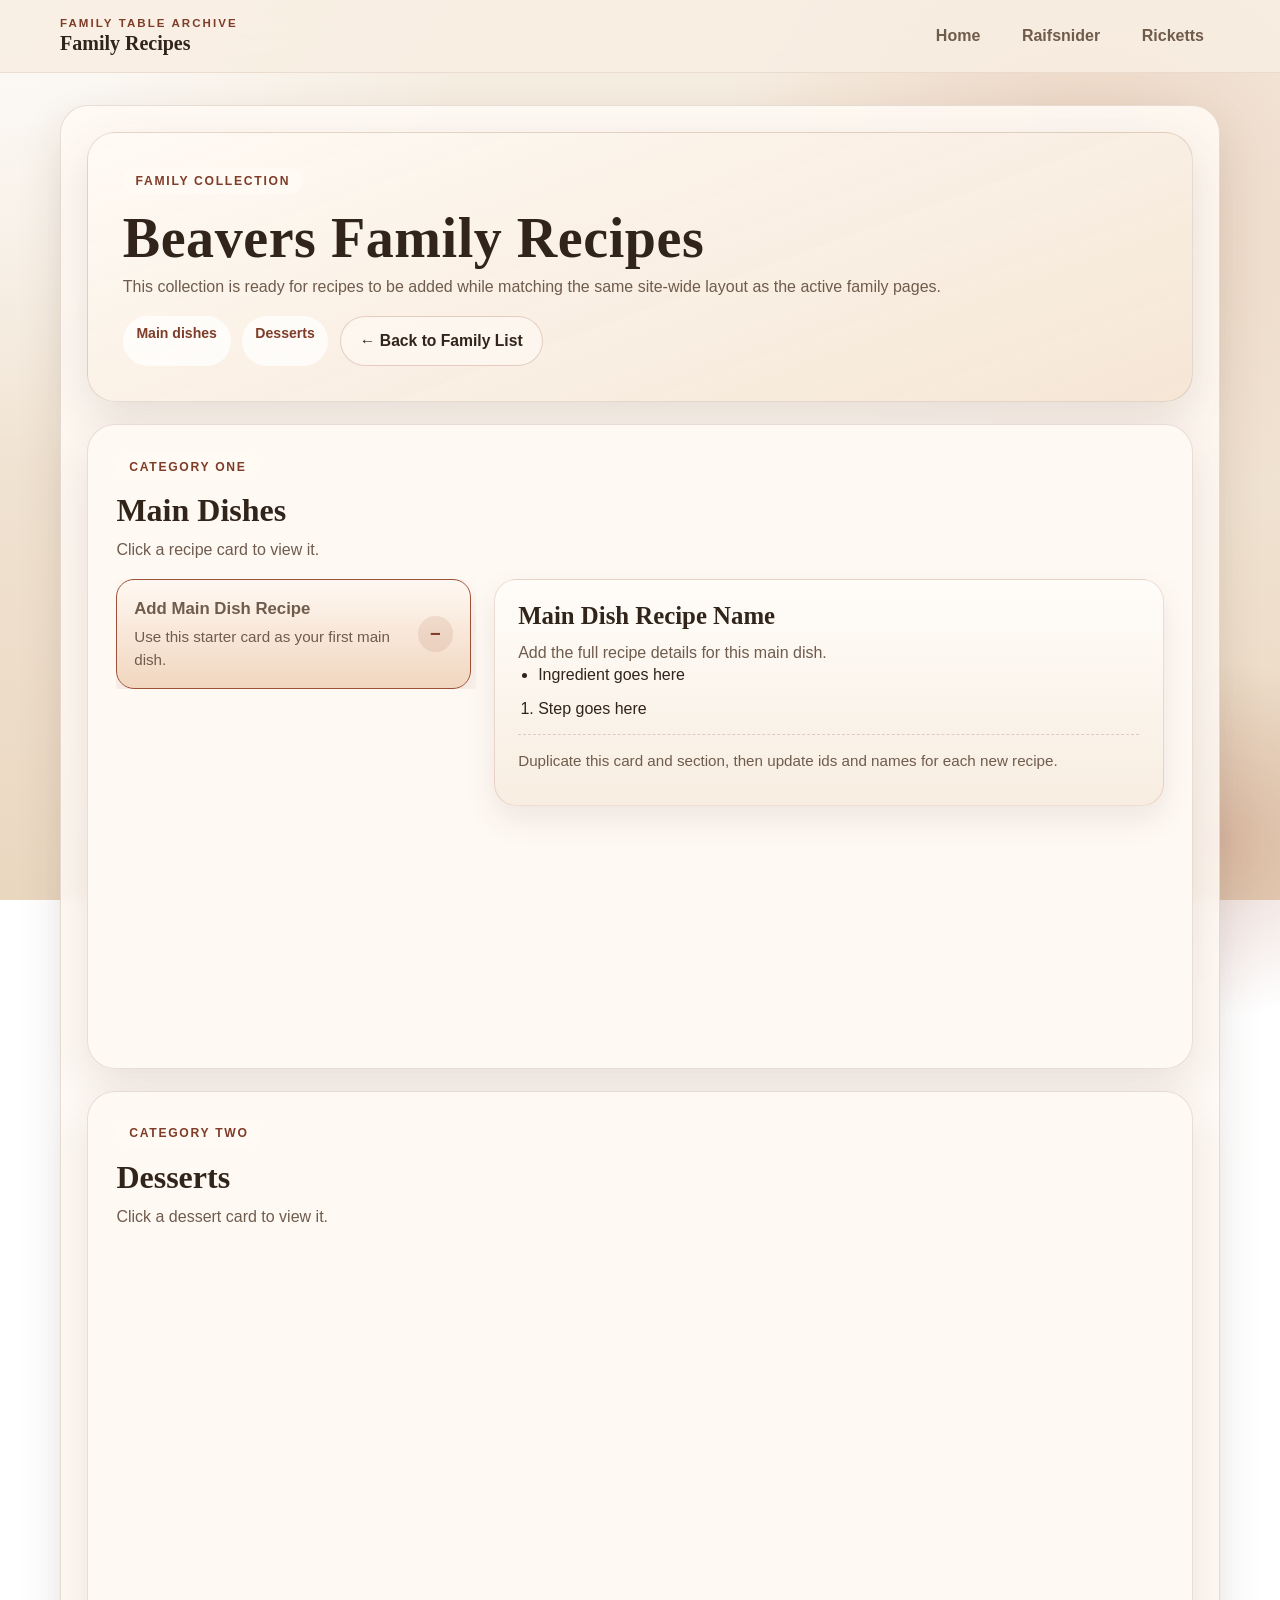
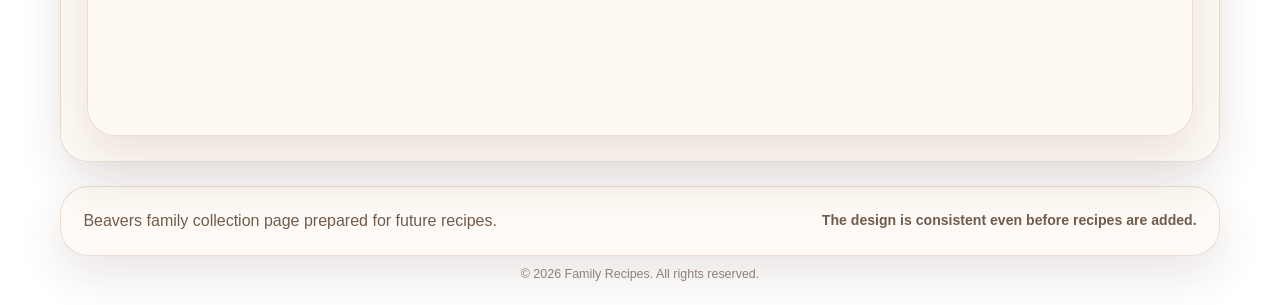
==== commit b80b4700: "IDFK" ====
--- a/beavers.html
+++ b/beavers.html
@@ -1,7 +1,7 @@
 <!DOCTYPE html>
 <html lang="en">
 <head>
-    <link rel="stylesheet" href="styles.css?v=20260506d">
+    <link rel="stylesheet" href="styles.css?v=20260506e">
     <meta charset="UTF-8">
     <meta name="viewport" content="width=device-width, initial-scale=1.0, viewport-fit=cover">
     <meta name="theme-color" content="#e9dfd1">
--- a/styles.css
+++ b/styles.css
@@ -24,19 +24,35 @@
 
 html {
     scroll-behavior: smooth;
-    background-color: var(--bg-bottom);
+    min-height: 100%;
+    background: transparent;
 }
 
 body {
     margin: 0;
-    min-height: 100lvh;
+    min-height: 100dvh;
     font-family: "Trebuchet MS", "Segoe UI", sans-serif;
     color: var(--text-main);
+    background: transparent;
+    overflow-x: hidden;
+}
+
+body::before {
+    content: "";
+    position: fixed;
+    inset: 0;
+    z-index: -2;
+    pointer-events: none;
     background:
         radial-gradient(circle at top left, rgba(255, 255, 255, 0.76) 0, rgba(255, 255, 255, 0) 30%),
         radial-gradient(circle at 85% 18%, rgba(197, 127, 88, 0.22) 0, rgba(197, 127, 88, 0) 28%),
         linear-gradient(180deg, var(--bg-top), var(--bg-bottom));
-    overflow-x: hidden;
+}
+
+@supports (-webkit-touch-callout: none) {
+    body {
+        min-height: -webkit-fill-available;
+    }
 }
 
 a {
@@ -65,7 +81,6 @@
     backdrop-filter: blur(18px);
     background: rgba(248, 238, 226, 0.86);
     border-bottom: 1px solid rgba(108, 71, 47, 0.1);
-    padding-top: env(safe-area-inset-top);
 }
 
 .site-header__inner,
@@ -692,7 +707,7 @@
 .site-legal {
     width: var(--content-width);
     margin: 0.65rem auto 0;
-    padding-bottom: env(safe-area-inset-bottom);
+    padding-bottom: max(0.35rem, env(safe-area-inset-bottom));
     text-align: center;
     color: rgba(84, 64, 50, 0.64);
     font-size: 0.78rem;
@@ -857,7 +872,7 @@
     }
 
     .site-shell {
-        padding-top: 1rem;
+        padding-top: 0.75rem;
     }
 
     .hero {
